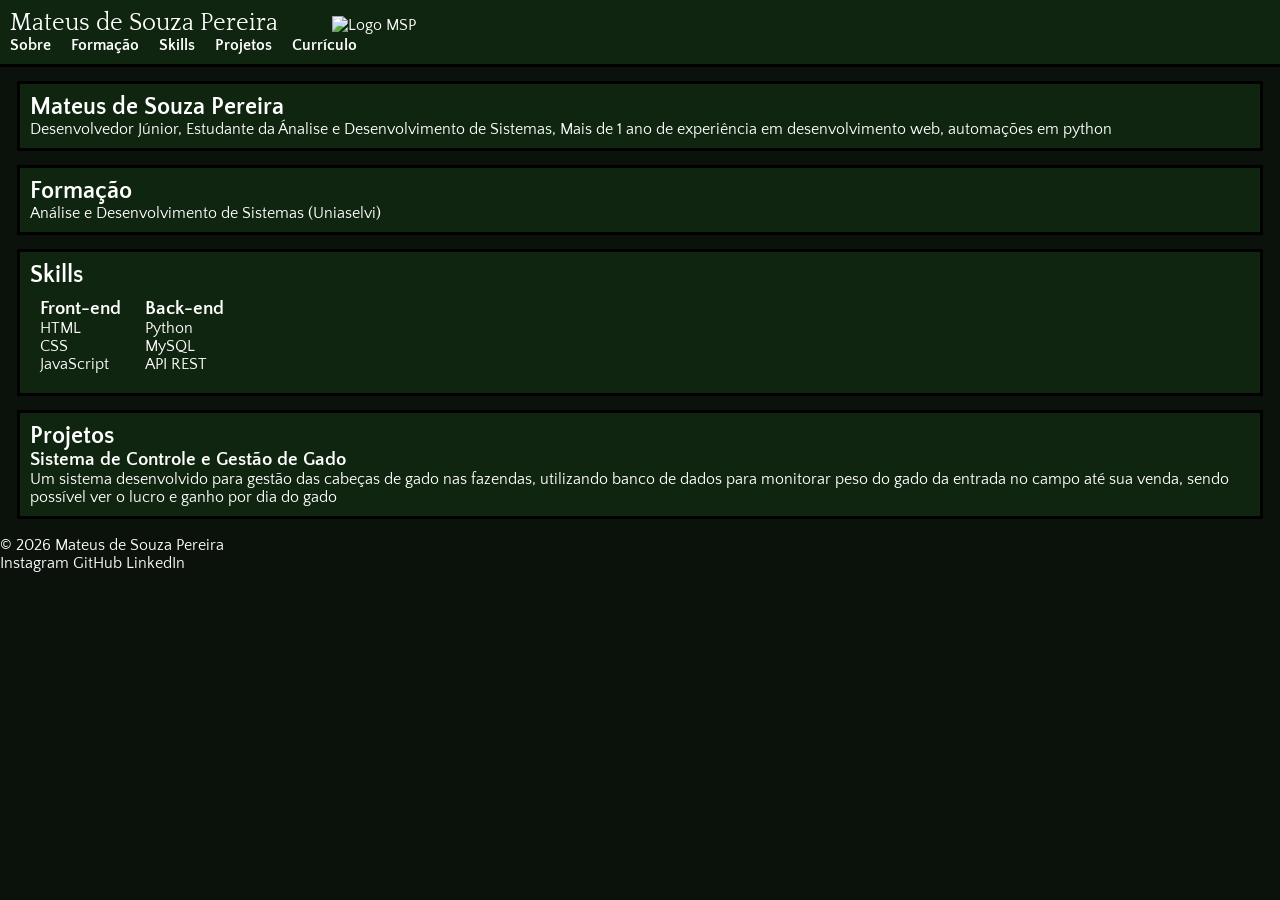
==== index.html @ 101764ed ""inicio de css, mudanças em HTML e criação Doc JS"" ====
<!DOCTYPE html>
<html lang="pt">
<head>
    <meta charset="UTF-8">
    <meta name="viewport" content="width=device-width, initial-scale=1.0">
    <title>Portifólio</title>
    <link rel="stylesheet" href="style.css">
    <link rel="shortcut icon" href="logoMSP.ico" type="image/x-icon">
    <style>
    @import url('https://fonts.googleapis.com/css2?family=Quattrocento&family=Quattrocento+Sans:ital@0;1&display=swap');
    </style>
</head>
<body>
    <header>
        <section id="top">
            <h1>Mateus de Souza Pereira</h1>
             <img src="logoMSP_200.png" alt="Logo MSP" class="logo">
            <nav>
                <h2><a href="#sobre">Sobre</a></h2>
                <h2><a href="#formacao">Formação</a></h2>
                <h2><a href="#skill">Skills</a></h2>
                <h2><a href="#projetos">Projetos</a></h2>
                <h2 id="curriculo">Currículo</h2>
            </nav>
        </section>
    </header>
    <main>
        <section id="sobre"  class="dados">
            <h2>Mateus de Souza Pereira</h2> 
            <p>Desenvolvedor Júnior, Estudante da Ánalise e Desenvolvimento de Sistemas, Mais de 1 ano de experiência em desenvolvimento web, automações em python</p>
        </section>
        <section id="formacao" class="dados">
            <h2>Formação</h2>
            <p>Análise e Desenvolvimento de Sistemas (Uniaselvi)</p>
        </section>
        
        <section id="skill" class="dados">
            <h2>Skills</h2>
            <section>
                <h3>Front-end</h3>
                <p>HTML <br> CSS <br> JavaScript</p>
            </section>
            <section>
                <h3>Back-end</h3>
                <p>Python <br> MySQL <br> API REST</p>
            </section>
        </section>

        <section id="projetos" class="dados">
            <h2>Projetos</h2>
            <h3>Sistema de Controle e Gestão de Gado</h3>
            <p>Um sistema desenvolvido para gestão das cabeças de gado nas fazendas, utilizando banco de dados para monitorar peso do gado da entrada no campo até sua venda, sendo possível ver o lucro e ganho por dia do gado</p>
        </section>
        
    </main>

    <footer>
        <p>© 2026 Mateus de Souza Pereira</p>

        <div class="redes">
            <a href="https://www.instagram.com/mateusdespereira"
               target="_blank" rel="noopener noreferrer">Instagram</a>

            <a href="https://github.com/MateusdespereiraDev"
               target="_blank" rel="noopener noreferrer">GitHub</a>

            <a href="https://www.linkedin.com/in/mateus-pereiradev/"
               target="_blank" rel="noopener noreferrer">LinkedIn</a>
        </div>
    </footer>

    <script src="script.js"></script>
</body>
</html>
---- style.css ----
/*CORES
Preto esverdeado
#0B120B
Fundo principal

Verde floresta
#165914
Cards e seções

Verde intenso
#078C03
Botões e elementos ativos

Verde vibrante
#6AF266
Links, ícones e destaques

Verde gelo
#D3FFD1
Textos claros e detalhes
*/

*{
    margin: 0px;
    box-sizing: border-box;
}

body {
    background-color: #0B120B;
    color: white;
    font: 400 1em "Quattrocento Sans";
    /* Foco para navegação por teclado */
    
}


a{
    text-decoration: none;
    color: white;
    
}
a:hover{
    color: #6AF266;
    outline: 2px solid #6AF266;
    outline-offset: 4px;
    border-radius: 3px;
}

#top > h1{
    display: inline-block;
    margin-right: 50px;
}
h1{
   
  font-family: "Quattrocento", serif;
  font-weight: 400;
  font-style: normal;

}
nav{
    display: flex;
    justify-content: flex-start;

}

nav > h2 {
    font-size: 1em;
    margin: 0px 20px 0px 0px;
}

section{
   
    background-color: #102510;
    
    padding: 10px;
    outline: 3px solid black;
}
section.dados{
    margin: 20px;
}

section#skill > section{
    outline: 0;
    display: inline-block;
}


footer a:hover {
    color: #6AF266;
    text-decoration: underline;
}
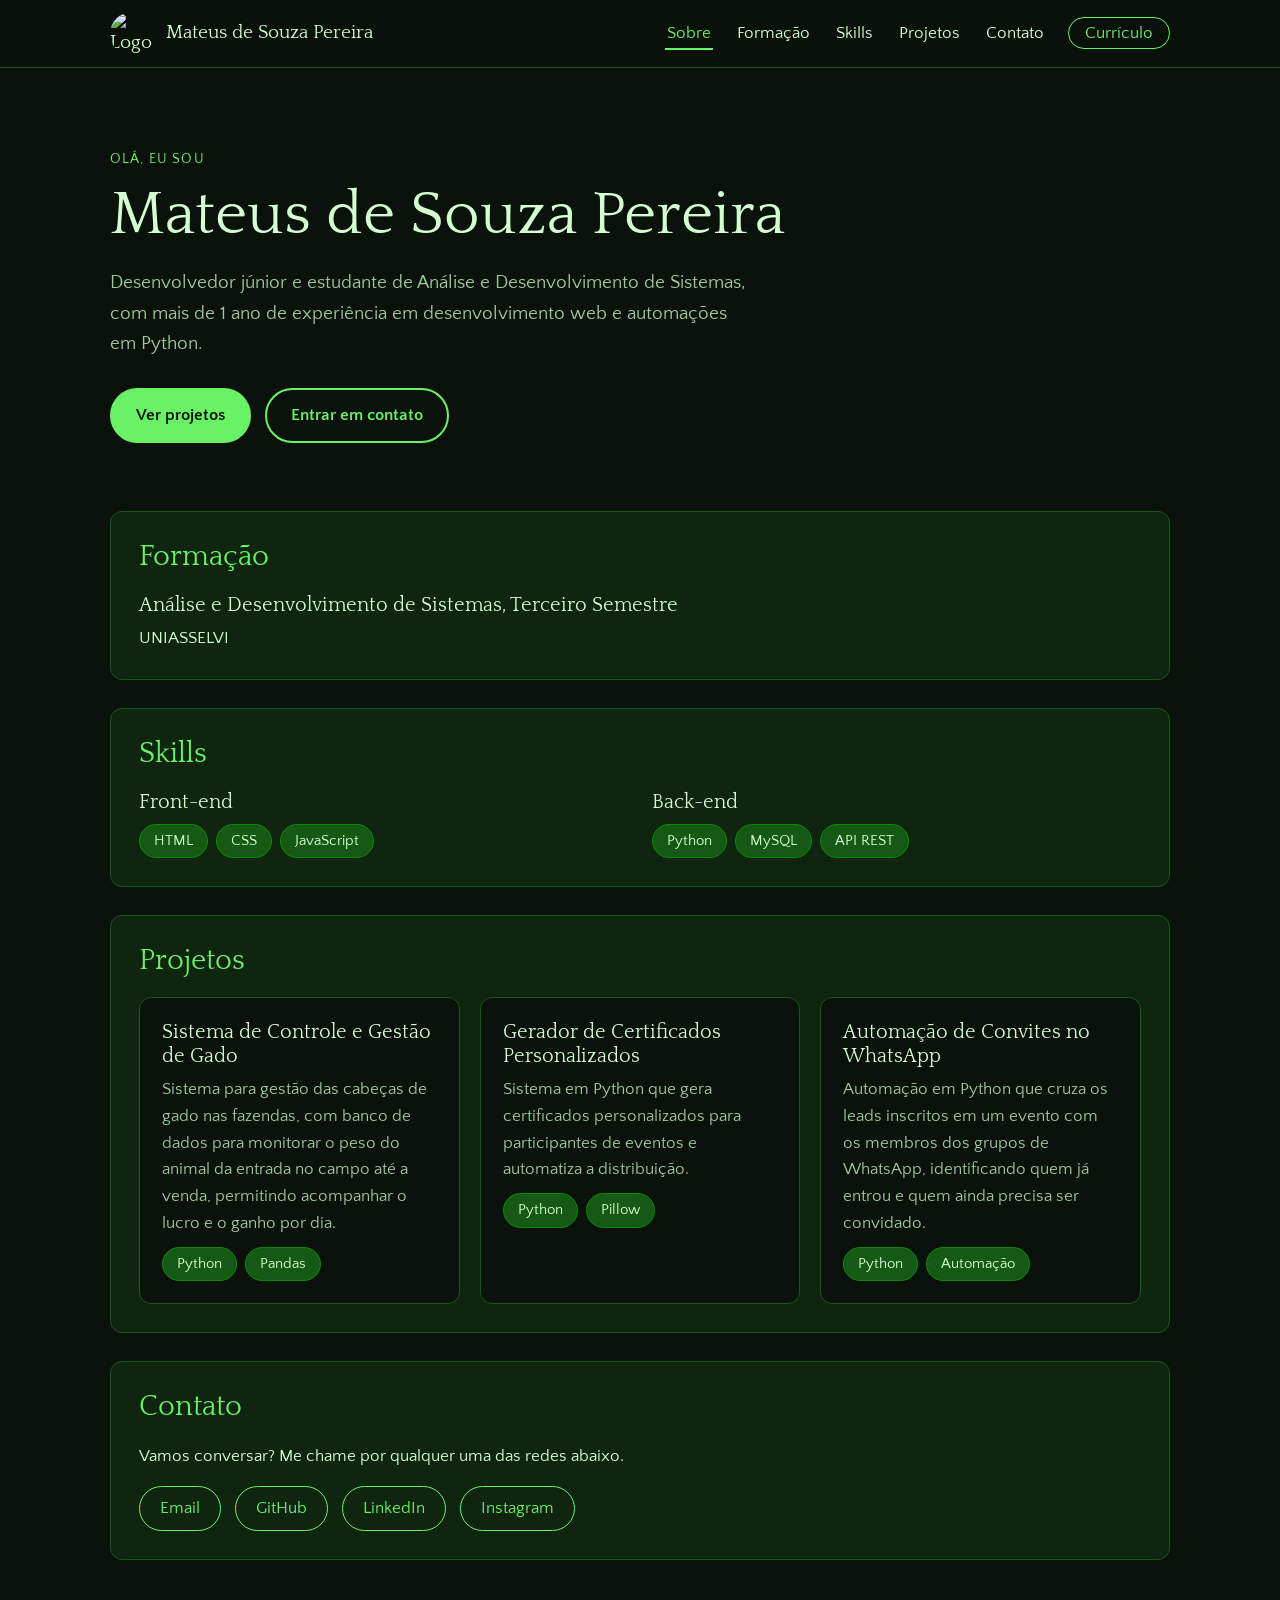
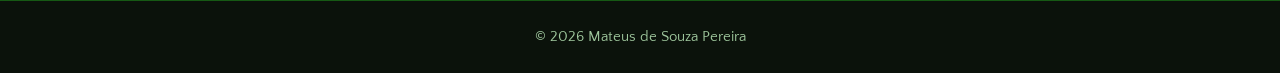
==== commit 7533ec6f: "revisão e melhora com IA" ====
--- a/index.html
+++ b/index.html
@@ -1,74 +1,154 @@
 <!DOCTYPE html>
-<html lang="pt">
+<html lang="pt-BR">
 <head>
     <meta charset="UTF-8">
     <meta name="viewport" content="width=device-width, initial-scale=1.0">
-    <title>Portifólio</title>
+    <meta name="description" content="Portfólio de Mateus de Souza Pereira, desenvolvedor júnior com foco em desenvolvimento web e automações em Python.">
+    <meta name="theme-color" content="#0B120B">
+    <title>Mateus de Souza Pereira | Portfólio</title>
+ 
+    <link rel="shortcut icon" href="imagens/logoMSP.ico" type="image/x-icon">
+ 
+    <link rel="preconnect" href="https://fonts.googleapis.com">
+    <link rel="preconnect" href="https://fonts.gstatic.com" crossorigin>
+    <link href="https://fonts.googleapis.com/css2?family=Quattrocento&family=Quattrocento+Sans:ital,wght@0,400;0,700;1,400&display=swap" rel="stylesheet">
+ 
     <link rel="stylesheet" href="style.css">
-    <link rel="shortcut icon" href="logoMSP.ico" type="image/x-icon">
-    <style>
-    @import url('https://fonts.googleapis.com/css2?family=Quattrocento&family=Quattrocento+Sans:ital@0;1&display=swap');
-    </style>
 </head>
 <body>
-    <header>
-        <section id="top">
+    <a class="skip-link" href="#conteudo">Pular para o conteúdo</a>
+ 
+    <header class="site-header" id="top">
+        <div class="header-inner">
+            <a href="#top" class="brand">
+                <img src="imagens/logoMSP_200.png" alt="Logo MSP" class="logo" width="44" height="44">
+                <span>Mateus de Souza Pereira</span>
+            </a>
+ 
+            <button class="menu-toggle" type="button" aria-expanded="false" aria-controls="menu" aria-label="Abrir menu">
+                <span aria-hidden="true">☰</span>
+            </button>
+ 
+            <nav aria-label="Navegação principal">
+                <ul id="menu">
+                    <li><a href="#sobre">Sobre</a></li>
+                    <li><a href="#formacao">Formação</a></li>
+                    <li><a href="#skills">Skills</a></li>
+                    <li><a href="#projetos">Projetos</a></li>
+                    <li><a href="#contato">Contato</a></li>
+                    <li><a href="curriculo.pdf" class="nav-cta" target="_blank" rel="noopener">Currículo</a></li>
+                </ul>
+            </nav>
+        </div>
+    </header>
+ 
+    <main id="conteudo">
+        <section id="sobre" class="hero">
+            <p class="eyebrow">Olá, eu sou</p>
             <h1>Mateus de Souza Pereira</h1>
-             <img src="logoMSP_200.png" alt="Logo MSP" class="logo">
-            <nav>
-                <h2><a href="#sobre">Sobre</a></h2>
-                <h2><a href="#formacao">Formação</a></h2>
-                <h2><a href="#skill">Skills</a></h2>
-                <h2><a href="#projetos">Projetos</a></h2>
-                <h2 id="curriculo">Currículo</h2>
-            </nav>
+            <p class="lead">
+                Desenvolvedor júnior e estudante de Análise e Desenvolvimento de Sistemas,
+                com mais de 1 ano de experiência em desenvolvimento web e automações em Python.
+            </p>
+            <div class="hero-actions">
+                <a class="btn btn-primary" href="#projetos">Ver projetos</a>
+                <a class="btn btn-outline" href="#contato">Entrar em contato</a>
+            </div>
         </section>
-    </header>
-    <main>
-        <section id="sobre"  class="dados">
-            <h2>Mateus de Souza Pereira</h2> 
-            <p>Desenvolvedor Júnior, Estudante da Ánalise e Desenvolvimento de Sistemas, Mais de 1 ano de experiência em desenvolvimento web, automações em python</p>
+ 
+        <section id="formacao" class="card-section">
+            <h2>Formação</h2>
+            <article class="item">
+                <h3>Análise e Desenvolvimento de Sistemas, Terceiro Semestre</h3>
+                <p>UNIASSELVI</p>
+            </article>
         </section>
-        <section id="formacao" class="dados">
-            <h2>Formação</h2>
-            <p>Análise e Desenvolvimento de Sistemas (Uniaselvi)</p>
+ 
+        <section id="skills" class="card-section">
+            <h2>Skills</h2>
+            <div class="skills-grid">
+                <div>
+                    <h3>Front-end</h3>
+                    <ul class="tags">
+                        <li>HTML</li>
+                        <li>CSS</li>
+                        <li>JavaScript</li>
+                    </ul>
+                </div>
+                <div>
+                    <h3>Back-end</h3>
+                    <ul class="tags">
+                        <li>Python</li>
+                        <li>MySQL</li>
+                        <li>API REST</li>
+                    </ul>
+                </div>
+            </div>
         </section>
-        
-        <section id="skill" class="dados">
-            <h2>Skills</h2>
-            <section>
-                <h3>Front-end</h3>
-                <p>HTML <br> CSS <br> JavaScript</p>
-            </section>
-            <section>
-                <h3>Back-end</h3>
-                <p>Python <br> MySQL <br> API REST</p>
-            </section>
+ 
+        <section id="projetos" class="card-section">
+            <h2>Projetos</h2>
+            <div class="projects-grid">
+                <article class="project">
+                    <h3>Sistema de Controle e Gestão de Gado</h3>
+                    <p>
+                        Sistema para gestão das cabeças de gado nas fazendas, com banco de dados
+                        para monitorar o peso do animal da entrada no campo até a venda, permitindo
+                        acompanhar o lucro e o ganho por dia.
+                    </p>
+                    <ul class="tags">
+                        <li>Python</li>
+                        <li>Pandas</li>
+                    </ul>
+                    <!-- Adicione as tecnologias e o link do repositório: -->
+                    <!-- <ul class="tags"><li>Python</li><li>MySQL</li></ul> -->
+                    <!-- <a href="https://github.com/MateusdespereiraDev/NOME-DO-REPO" target="_blank" rel="noopener noreferrer">Ver no GitHub</a> -->
+                </article>
+ 
+                <article class="project">
+                    <h3>Gerador de Certificados Personalizados</h3>
+                    <p>
+                        Sistema em Python que gera certificados personalizados para participantes
+                        de eventos e automatiza a distribuição.
+                    </p>
+                    <ul class="tags">
+                        <li>Python</li>
+                        <li>Pillow</li>
+                    </ul>
+                </article>
+ 
+                <article class="project">
+                    <h3>Automação de Convites no WhatsApp</h3>
+                    <p>
+                        Automação em Python que cruza os leads inscritos em um evento com os
+                        membros dos grupos de WhatsApp, identificando quem já entrou e quem
+                        ainda precisa ser convidado.
+                    </p>
+                    <ul class="tags">
+                        <li>Python</li>
+                        <li>Automação</li>
+                    </ul>
+                </article>
+            </div>
         </section>
-
-        <section id="projetos" class="dados">
-            <h2>Projetos</h2>
-            <h3>Sistema de Controle e Gestão de Gado</h3>
-            <p>Um sistema desenvolvido para gestão das cabeças de gado nas fazendas, utilizando banco de dados para monitorar peso do gado da entrada no campo até sua venda, sendo possível ver o lucro e ganho por dia do gado</p>
+ 
+        <section id="contato" class="card-section">
+            <h2>Contato</h2>
+            <p>Vamos conversar? Me chame por qualquer uma das redes abaixo.</p>
+            <ul class="contact-list">
+                <li><a href="mailto:mateusdespereira@hotmail.com">Email</a></li>
+                <li><a href="https://github.com/MateusdespereiraDev" target="_blank" rel="noopener noreferrer">GitHub</a></li>
+                <li><a href="https://www.linkedin.com/in/mateus-pereiradev/" target="_blank" rel="noopener noreferrer">LinkedIn</a></li>
+                <li><a href="https://www.instagram.com/mateusdespereira" target="_blank" rel="noopener noreferrer">Instagram</a></li>
+            </ul>
         </section>
-        
     </main>
-
-    <footer>
-        <p>© 2026 Mateus de Souza Pereira</p>
-
-        <div class="redes">
-            <a href="https://www.instagram.com/mateusdespereira"
-               target="_blank" rel="noopener noreferrer">Instagram</a>
-
-            <a href="https://github.com/MateusdespereiraDev"
-               target="_blank" rel="noopener noreferrer">GitHub</a>
-
-            <a href="https://www.linkedin.com/in/mateus-pereiradev/"
-               target="_blank" rel="noopener noreferrer">LinkedIn</a>
-        </div>
+ 
+    <footer class="site-footer">
+        <p>© <span id="ano">2026</span> Mateus de Souza Pereira</p>
     </footer>
-
+ 
     <script src="script.js"></script>
 </body>
-</html>+</html>
+ 
--- a/style.css
+++ b/style.css
@@ -1,96 +1,385 @@
-
-
-/*CORES
-Preto esverdeado
-#0B120B
-Fundo principal
-
-Verde floresta
-#165914
-Cards e seções
-
-Verde intenso
-#078C03
-Botões e elementos ativos
-
-Verde vibrante
-#6AF266
-Links, ícones e destaques
-
-Verde gelo
-#D3FFD1
-Textos claros e detalhes
+/* ===== PALETA =====
+   Preto esverdeado  #0B120B  Fundo principal
+   Superfície        #102510  Cards e seções
+   Verde floresta    #165914  Bordas e tags
+   Verde intenso     #078C03  Elementos ativos
+   Verde vibrante    #6AF266  Links, ícones e destaques
+   Verde gelo        #D3FFD1  Textos claros e detalhes
 */
-
-*{
-    margin: 0px;
+ 
+:root {
+    --bg: #0B120B;
+    --surface: #102510;
+    --forest: #165914;
+    --green: #078C03;
+    --accent: #6AF266;
+    --text: #D3FFD1;
+    --muted: #9fc79d;
+ 
+    --font-title: "Quattrocento", Georgia, serif;
+    --font-body: "Quattrocento Sans", system-ui, -apple-system, "Segoe UI", sans-serif;
+    --radius: 12px;
+    --header-h: 68px;
+}
+ 
+*,
+*::before,
+*::after {
+    margin: 0;
+    padding: 0;
     box-sizing: border-box;
 }
-
+ 
+html {
+    scroll-behavior: smooth;
+    scroll-padding-top: calc(var(--header-h) + 16px);
+}
+ 
 body {
-    background-color: #0B120B;
-    color: white;
-    font: 400 1em "Quattrocento Sans";
-    /* Foco para navegação por teclado */
-    
-}
-
-
-a{
-    text-decoration: none;
-    color: white;
-    
-}
-a:hover{
-    color: #6AF266;
-    outline: 2px solid #6AF266;
+    background-color: var(--bg);
+    color: var(--text);
+    font: 400 1.05rem/1.6 var(--font-body);
+}
+ 
+img {
+    max-width: 100%;
+    display: block;
+}
+ 
+ul {
+    list-style: none;
+}
+ 
+a {
+    color: var(--accent);
+    text-decoration: none;
+}
+ 
+a:hover {
+    text-decoration: underline;
+    text-underline-offset: 4px;
+}
+ 
+/* Foco visível para navegação por teclado */
+:focus-visible {
+    outline: 2px solid var(--accent);
     outline-offset: 4px;
-    border-radius: 3px;
-}
-
-#top > h1{
+    border-radius: 4px;
+}
+ 
+.skip-link {
+    position: absolute;
+    left: 16px;
+    top: -60px;
+    background: var(--accent);
+    color: var(--bg);
+    padding: 8px 14px;
+    border-radius: 6px;
+    z-index: 200;
+}
+ 
+.skip-link:focus {
+    top: 12px;
+}
+ 
+h1, h2, h3 {
+    font-family: var(--font-title);
+    font-weight: 400;
+    line-height: 1.2;
+}
+ 
+/* ===== HEADER ===== */
+.site-header {
+    position: sticky;
+    top: 0;
+    z-index: 100;
+    height: var(--header-h);
+    background: rgba(11, 18, 11, 0.92);
+    backdrop-filter: blur(8px);
+    border-bottom: 1px solid var(--forest);
+}
+ 
+.header-inner {
+    max-width: 1100px;
+    height: 100%;
+    margin: 0 auto;
+    padding: 0 20px;
+    display: flex;
+    align-items: center;
+    justify-content: space-between;
+    gap: 20px;
+}
+ 
+.brand {
+    display: flex;
+    align-items: center;
+    gap: 12px;
+    color: var(--text);
+    font-family: var(--font-title);
+    font-size: 1.2rem;
+}
+ 
+.brand:hover {
+    text-decoration: none;
+    color: var(--accent);
+}
+ 
+.logo {
+    width: 44px;
+    height: 44px;
+    border-radius: 50%;
+    object-fit: cover;
+}
+ 
+nav ul {
+    display: flex;
+    align-items: center;
+    gap: 22px;
+}
+ 
+nav a {
+    color: var(--text);
+    padding: 6px 2px;
+    border-bottom: 2px solid transparent;
+    transition: color 0.2s, border-color 0.2s;
+}
+ 
+nav a:hover,
+nav a.active {
+    color: var(--accent);
+    border-bottom-color: var(--accent);
+    text-decoration: none;
+}
+ 
+nav a.nav-cta {
+    border: 1px solid var(--accent);
+    border-radius: 999px;
+    padding: 6px 16px;
+    color: var(--accent);
+}
+ 
+nav a.nav-cta:hover {
+    background: var(--accent);
+    color: var(--bg);
+}
+ 
+.menu-toggle {
+    display: none;
+    background: none;
+    border: 1px solid var(--forest);
+    color: var(--accent);
+    font-size: 1.4rem;
+    line-height: 1;
+    padding: 6px 12px;
+    border-radius: 8px;
+    cursor: pointer;
+}
+ 
+/* ===== LAYOUT ===== */
+main {
+    max-width: 1100px;
+    margin: 0 auto;
+    padding: 0 20px 40px;
+}
+ 
+.card-section {
+    background: var(--surface);
+    border: 1px solid var(--forest);
+    border-radius: var(--radius);
+    padding: 28px;
+    margin-top: 28px;
+}
+ 
+.card-section > h2 {
+    font-size: 1.8rem;
+    margin-bottom: 18px;
+    color: var(--accent);
+}
+ 
+.card-section h3 {
+    font-size: 1.25rem;
+    margin-bottom: 8px;
+}
+ 
+/* ===== HERO ===== */
+.hero {
+    padding: 80px 0 40px;
+}
+ 
+.eyebrow {
+    color: var(--accent);
+    letter-spacing: 0.08em;
+    text-transform: uppercase;
+    font-size: 0.9rem;
+    margin-bottom: 8px;
+}
+ 
+.hero h1 {
+    font-size: clamp(2.2rem, 6vw, 3.8rem);
+    margin-bottom: 16px;
+}
+ 
+.lead {
+    max-width: 640px;
+    font-size: 1.2rem;
+    color: var(--muted);
+}
+ 
+.hero-actions {
+    display: flex;
+    flex-wrap: wrap;
+    gap: 14px;
+    margin-top: 28px;
+}
+ 
+.btn {
     display: inline-block;
-    margin-right: 50px;
-}
-h1{
-   
-  font-family: "Quattrocento", serif;
-  font-weight: 400;
-  font-style: normal;
-
-}
-nav{
-    display: flex;
-    justify-content: flex-start;
-
-}
-
-nav > h2 {
-    font-size: 1em;
-    margin: 0px 20px 0px 0px;
-}
-
-section{
-   
-    background-color: #102510;
-    
-    padding: 10px;
-    outline: 3px solid black;
-}
-section.dados{
-    margin: 20px;
-}
-
-section#skill > section{
-    outline: 0;
+    padding: 12px 24px;
+    border-radius: 999px;
+    font-weight: 700;
+    border: 2px solid var(--accent);
+    transition: transform 0.15s, background 0.2s, color 0.2s;
+}
+ 
+.btn:hover {
+    text-decoration: none;
+    transform: translateY(-2px);
+}
+ 
+.btn-primary {
+    background: var(--accent);
+    color: var(--bg);
+}
+ 
+.btn-outline {
+    color: var(--accent);
+}
+ 
+.btn-outline:hover {
+    background: var(--accent);
+    color: var(--bg);
+}
+ 
+/* ===== SKILLS / TAGS ===== */
+.skills-grid {
+    display: grid;
+    grid-template-columns: repeat(auto-fit, minmax(240px, 1fr));
+    gap: 24px;
+}
+ 
+.tags {
+    display: flex;
+    flex-wrap: wrap;
+    gap: 8px;
+    margin-top: 10px;
+}
+ 
+.tags li {
+    background: var(--forest);
+    border: 1px solid var(--green);
+    padding: 4px 14px;
+    border-radius: 999px;
+    font-size: 0.95rem;
+}
+ 
+/* ===== PROJETOS ===== */
+.projects-grid {
+    display: grid;
+    grid-template-columns: repeat(auto-fit, minmax(280px, 1fr));
+    gap: 20px;
+}
+ 
+.project {
+    background: var(--bg);
+    border: 1px solid var(--forest);
+    border-radius: var(--radius);
+    padding: 22px;
+    transition: transform 0.2s, border-color 0.2s;
+}
+ 
+.project:hover {
+    transform: translateY(-4px);
+    border-color: var(--accent);
+}
+ 
+.project p {
+    color: var(--muted);
+}
+ 
+/* ===== CONTATO ===== */
+.contact-list {
+    display: flex;
+    flex-wrap: wrap;
+    gap: 14px;
+    margin-top: 16px;
+}
+ 
+.contact-list a {
     display: inline-block;
-}
-
-
-footer a:hover {
-    color: #6AF266;
-    text-decoration: underline;
-}
-
-
-
+    padding: 8px 20px;
+    border: 1px solid var(--accent);
+    border-radius: 999px;
+}
+ 
+.contact-list a:hover {
+    background: var(--accent);
+    color: var(--bg);
+    text-decoration: none;
+}
+ 
+/* ===== FOOTER ===== */
+.site-footer {
+    text-align: center;
+    padding: 24px 20px;
+    border-top: 1px solid var(--forest);
+    color: var(--muted);
+    font-size: 0.95rem;
+}
+ 
+/* ===== RESPONSIVO ===== */
+@media (max-width: 760px) {
+    .menu-toggle {
+        display: block;
+    }
+ 
+    nav {
+        position: absolute;
+        top: var(--header-h);
+        left: 0;
+        right: 0;
+        background: var(--bg);
+        border-bottom: 1px solid var(--forest);
+        display: none;
+    }
+ 
+    nav.open {
+        display: block;
+    }
+ 
+    nav ul {
+        flex-direction: column;
+        align-items: flex-start;
+        gap: 6px;
+        padding: 16px 20px 20px;
+    }
+ 
+    .brand span {
+        font-size: 1rem;
+    }
+ 
+    .hero {
+        padding: 48px 0 24px;
+    }
+}
+ 
+/* Respeita quem prefere menos movimento */
+@media (prefers-reduced-motion: reduce) {
+    html {
+        scroll-behavior: auto;
+    }
+ 
+    * {
+        transition: none !important;
+    }
+}
+ 
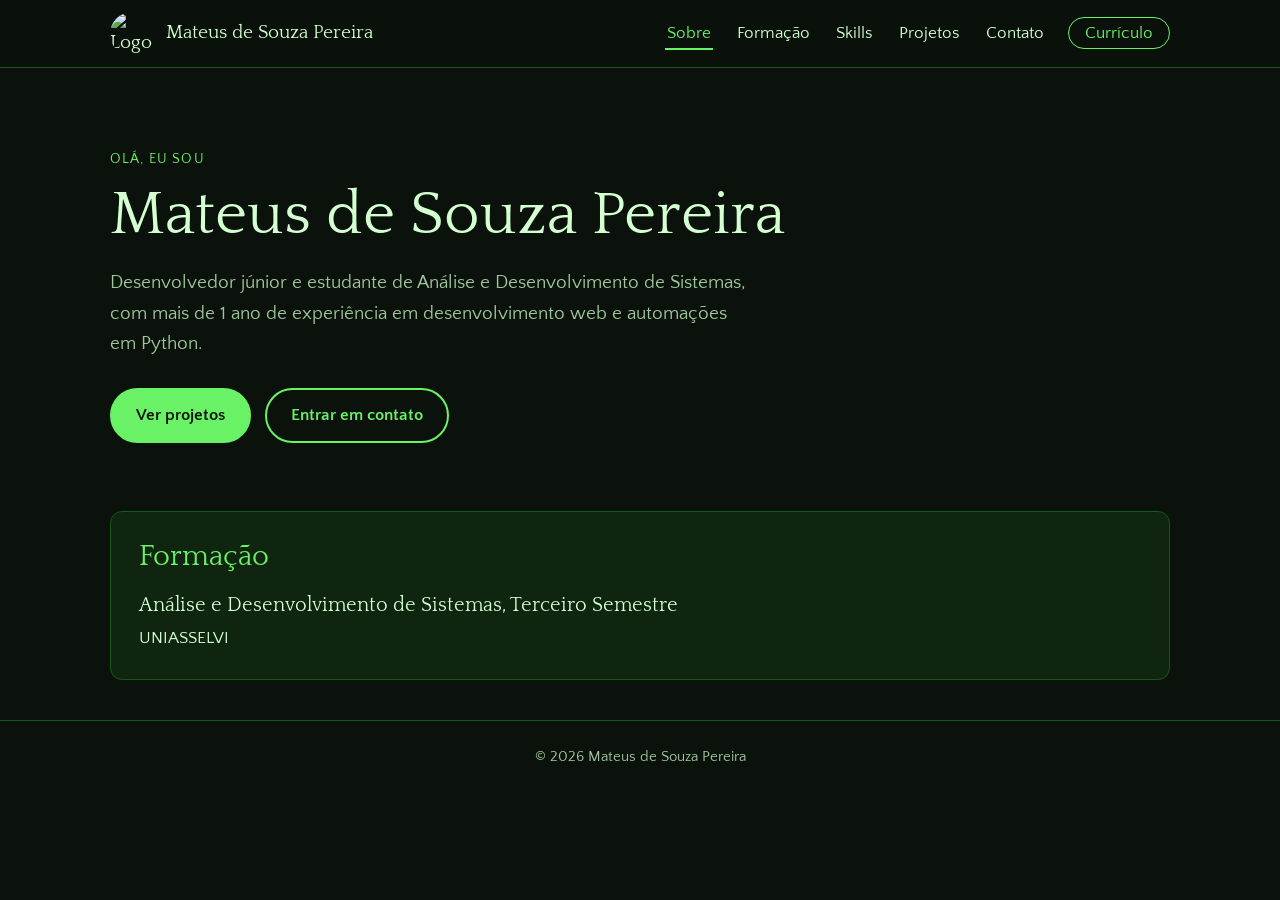
==== commit 9860e123: "alteração de ideia, agora com várias páginas" ====
--- a/index.html
+++ b/index.html
@@ -33,9 +33,9 @@
                 <ul id="menu">
                     <li><a href="#sobre">Sobre</a></li>
                     <li><a href="#formacao">Formação</a></li>
-                    <li><a href="#skills">Skills</a></li>
-                    <li><a href="#projetos">Projetos</a></li>
-                    <li><a href="#contato">Contato</a></li>
+                    <li><a href="habilidades.html">Skills</a></li>
+                    <li><a href="projetos.html">Projetos</a></li>
+                    <li><a href="contato.html">Contato</a></li>
                     <li><a href="curriculo.pdf" class="nav-cta" target="_blank" rel="noopener">Currículo</a></li>
                 </ul>
             </nav>
@@ -64,86 +64,7 @@
             </article>
         </section>
  
-        <section id="skills" class="card-section">
-            <h2>Skills</h2>
-            <div class="skills-grid">
-                <div>
-                    <h3>Front-end</h3>
-                    <ul class="tags">
-                        <li>HTML</li>
-                        <li>CSS</li>
-                        <li>JavaScript</li>
-                    </ul>
-                </div>
-                <div>
-                    <h3>Back-end</h3>
-                    <ul class="tags">
-                        <li>Python</li>
-                        <li>MySQL</li>
-                        <li>API REST</li>
-                    </ul>
-                </div>
-            </div>
-        </section>
- 
-        <section id="projetos" class="card-section">
-            <h2>Projetos</h2>
-            <div class="projects-grid">
-                <article class="project">
-                    <h3>Sistema de Controle e Gestão de Gado</h3>
-                    <p>
-                        Sistema para gestão das cabeças de gado nas fazendas, com banco de dados
-                        para monitorar o peso do animal da entrada no campo até a venda, permitindo
-                        acompanhar o lucro e o ganho por dia.
-                    </p>
-                    <ul class="tags">
-                        <li>Python</li>
-                        <li>Pandas</li>
-                    </ul>
-                    <!-- Adicione as tecnologias e o link do repositório: -->
-                    <!-- <ul class="tags"><li>Python</li><li>MySQL</li></ul> -->
-                    <!-- <a href="https://github.com/MateusdespereiraDev/NOME-DO-REPO" target="_blank" rel="noopener noreferrer">Ver no GitHub</a> -->
-                </article>
- 
-                <article class="project">
-                    <h3>Gerador de Certificados Personalizados</h3>
-                    <p>
-                        Sistema em Python que gera certificados personalizados para participantes
-                        de eventos e automatiza a distribuição.
-                    </p>
-                    <ul class="tags">
-                        <li>Python</li>
-                        <li>Pillow</li>
-                    </ul>
-                </article>
- 
-                <article class="project">
-                    <h3>Automação de Convites no WhatsApp</h3>
-                    <p>
-                        Automação em Python que cruza os leads inscritos em um evento com os
-                        membros dos grupos de WhatsApp, identificando quem já entrou e quem
-                        ainda precisa ser convidado.
-                    </p>
-                    <ul class="tags">
-                        <li>Python</li>
-                        <li>Automação</li>
-                    </ul>
-                </article>
-            </div>
-        </section>
- 
-        <section id="contato" class="card-section">
-            <h2>Contato</h2>
-            <p>Vamos conversar? Me chame por qualquer uma das redes abaixo.</p>
-            <ul class="contact-list">
-                <li><a href="mailto:mateusdespereira@hotmail.com">Email</a></li>
-                <li><a href="https://github.com/MateusdespereiraDev" target="_blank" rel="noopener noreferrer">GitHub</a></li>
-                <li><a href="https://www.linkedin.com/in/mateus-pereiradev/" target="_blank" rel="noopener noreferrer">LinkedIn</a></li>
-                <li><a href="https://www.instagram.com/mateusdespereira" target="_blank" rel="noopener noreferrer">Instagram</a></li>
-            </ul>
-        </section>
     </main>
- 
     <footer class="site-footer">
         <p>© <span id="ano">2026</span> Mateus de Souza Pereira</p>
     </footer>
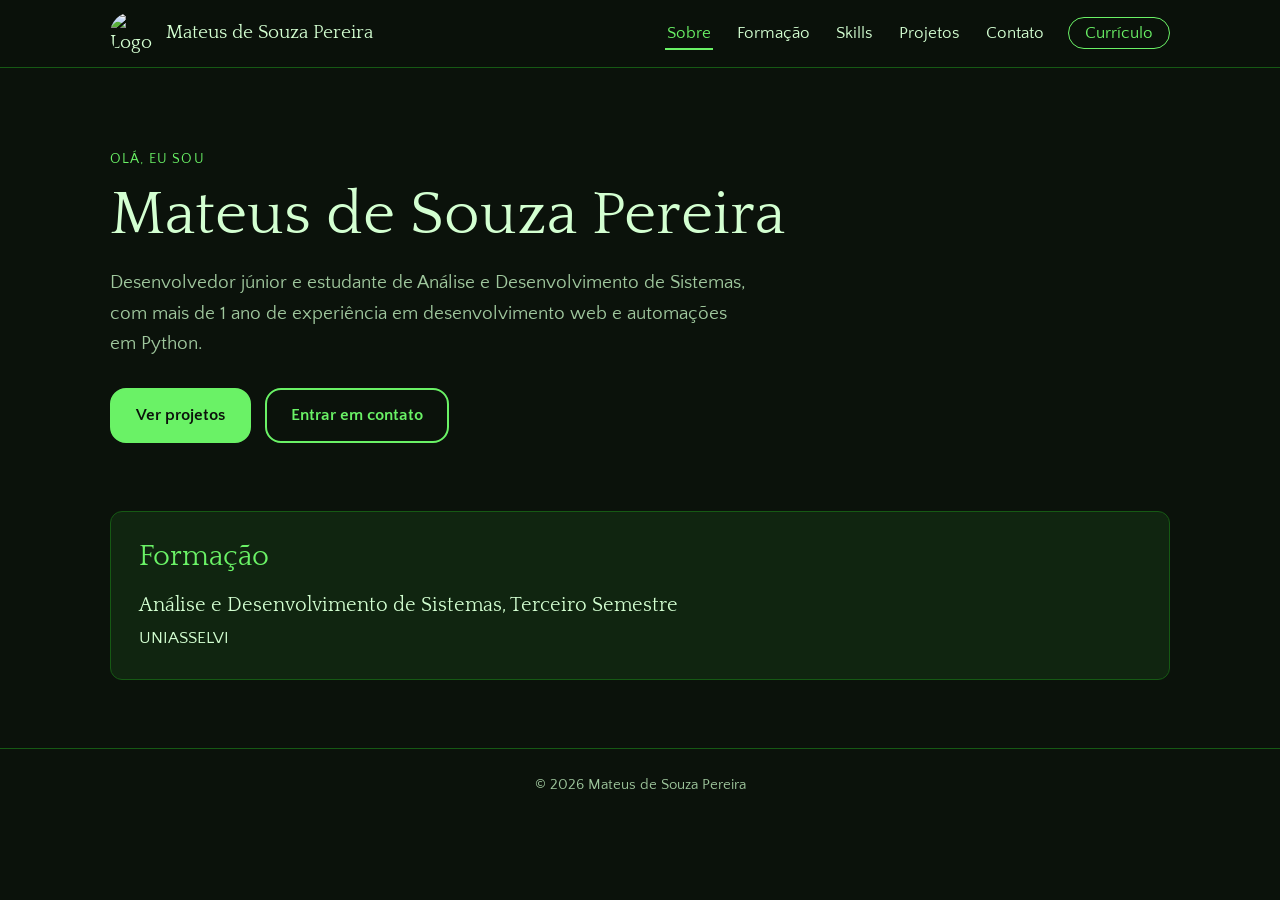
==== commit 039ea5d3: "V1.1, alteraçõs em skills e contato e outras pequenas alterações" ====
--- a/index.html
+++ b/index.html
@@ -51,8 +51,8 @@
                 com mais de 1 ano de experiência em desenvolvimento web e automações em Python.
             </p>
             <div class="hero-actions">
-                <a class="btn btn-primary" href="#projetos">Ver projetos</a>
-                <a class="btn btn-outline" href="#contato">Entrar em contato</a>
+                <a class="btn btn-primary" href="projetos.html">Ver projetos</a>
+                <a class="btn btn-outline" href="contato.html">Entrar em contato</a>
             </div>
         </section>
  
--- a/style.css
+++ b/style.css
@@ -20,6 +20,7 @@
     --font-body: "Quattrocento Sans", system-ui, -apple-system, "Segoe UI", sans-serif;
     --radius: 12px;
     --header-h: 68px;
+    --border-rad: 16px;
 }
  
 *,
@@ -145,7 +146,8 @@
 }
  
 nav a:hover,
-nav a.active {
+nav a.active,
+nav a[aria-current="page"] {
     color: var(--accent);
     border-bottom-color: var(--accent);
     text-decoration: none;
@@ -153,7 +155,7 @@
  
 nav a.nav-cta {
     border: 1px solid var(--accent);
-    border-radius: 999px;
+    border-radius: var(--border-rad);
     padding: 6px 16px;
     color: var(--accent);
 }
@@ -235,7 +237,7 @@
 .btn {
     display: inline-block;
     padding: 12px 24px;
-    border-radius: 999px;
+    border-radius: var(--border-rad);
     font-weight: 700;
     border: 2px solid var(--accent);
     transition: transform 0.15s, background 0.2s, color 0.2s;
@@ -278,10 +280,29 @@
     background: var(--forest);
     border: 1px solid var(--green);
     padding: 4px 14px;
-    border-radius: 999px;
+    border-radius: var(--border-rad);
     font-size: 0.95rem;
 }
- 
+/* ===== IDIOMAS ===== */
+div#idiomas > ul > li{
+    background-color: black;
+}
+span.lingua{
+    background: var(--forest);
+    border: 1px solid var(--green);
+    padding: 4px 14px;
+    border-radius: var(--border-rad);
+    font-size: 0.95rem;
+    margin: 0px;
+}
+li.padding_esq_zero{
+    padding: 1px 0px 0px 4px;
+    
+}
+.card-section:nth-of-type(2){
+    margin-bottom: 28px;
+    
+}
 /* ===== PROJETOS ===== */
 .projects-grid {
     display: grid;
@@ -307,26 +328,150 @@
 }
  
 /* ===== CONTATO ===== */
-.contact-list {
+.contact-page {
+    max-width: 760px;
+    margin: 0 auto;
+    padding: 56px 0 24px;
+}
+
+.contact-intro {
+    text-align: center;
+    margin-bottom: 36px;
+}
+
+.contact-intro h1 {
+    font-size: clamp(2rem, 5vw, 3rem);
+    margin-bottom: 12px;
+}
+
+.destaque {
+    color: var(--accent);
+}
+
+.contact-intro p {
+    max-width: 560px;
+    margin: 0 auto;
+    color: var(--muted);
+}
+
+.contact-cards {
+    display: grid;
+    gap: 16px;
+}
+
+.contact-card {
+    display: flex;
+    align-items: center;
+    gap: 20px;
+    background: var(--surface);
+    border: 1px solid var(--forest);
+    border-radius: var(--radius);
+    padding: 22px 26px;
+    transition: transform 0.2s, border-color 0.2s, box-shadow 0.2s;
+}
+
+.contact-card:hover {
+    transform: translateY(-2px);
+    border-color: var(--accent);
+    box-shadow: 0 0 24px rgba(106, 242, 102, 0.12);
+}
+
+.contact-icon {
+    flex: none;
+    width: 56px;
+    height: 56px;
+    display: grid;
+    place-items: center;
+    border-radius: 50%;
+    background: var(--bg);
+    border: 1px solid var(--forest);
+    color: var(--accent);
+}
+
+.contact-icon svg {
+    width: 26px;
+    height: 26px;
+}
+
+.contact-info {
+    flex: 1;
+    min-width: 0;
+}
+
+.contact-info h2 {
+    font-size: 1.25rem;
+    line-height: 1.2;
+}
+
+.contact-info p {
+    color: var(--muted);
+    font-size: 0.95rem;
+    overflow-wrap: anywhere;
+}
+
+.contact-actions {
     display: flex;
     flex-wrap: wrap;
-    gap: 14px;
-    margin-top: 16px;
-}
- 
-.contact-list a {
-    display: inline-block;
-    padding: 8px 20px;
-    border: 1px solid var(--accent);
-    border-radius: 999px;
-}
- 
-.contact-list a:hover {
-    background: var(--accent);
-    color: var(--bg);
-    text-decoration: none;
-}
- 
+    justify-content: flex-end;
+    gap: 10px;
+}
+
+.btn-sm {
+    padding: 8px 16px;
+    font-size: 0.9rem;
+}
+
+.btn-ghost {
+    background: transparent;
+    color: var(--text);
+    border-color: var(--forest);
+    font: inherit;
+    font-size: 0.9rem;
+    font-weight: 700;
+    cursor: pointer;
+}
+
+.btn-ghost:hover {
+    border-color: var(--accent);
+    color: var(--accent);
+}
+
+/* Texto só para leitores de tela (aviso "e-mail copiado") */
+.sr-only {
+    position: absolute;
+    width: 1px;
+    height: 1px;
+    overflow: hidden;
+    clip: rect(0 0 0 0);
+    white-space: nowrap;
+}
+
+@media (max-width: 600px) {
+    .contact-page {
+        padding-top: 32px;
+    }
+
+    .contact-card {
+        flex-wrap: wrap;
+        gap: 14px;
+        padding: 18px;
+    }
+
+    .contact-icon {
+        width: 46px;
+        height: 46px;
+    }
+
+    .contact-info p {
+        font-size: 0.9rem;
+    }
+
+    .contact-actions {
+        width: 100%;
+        justify-content: flex-start;
+    }
+}
+
 /* ===== FOOTER ===== */
 .site-footer {
     text-align: center;
